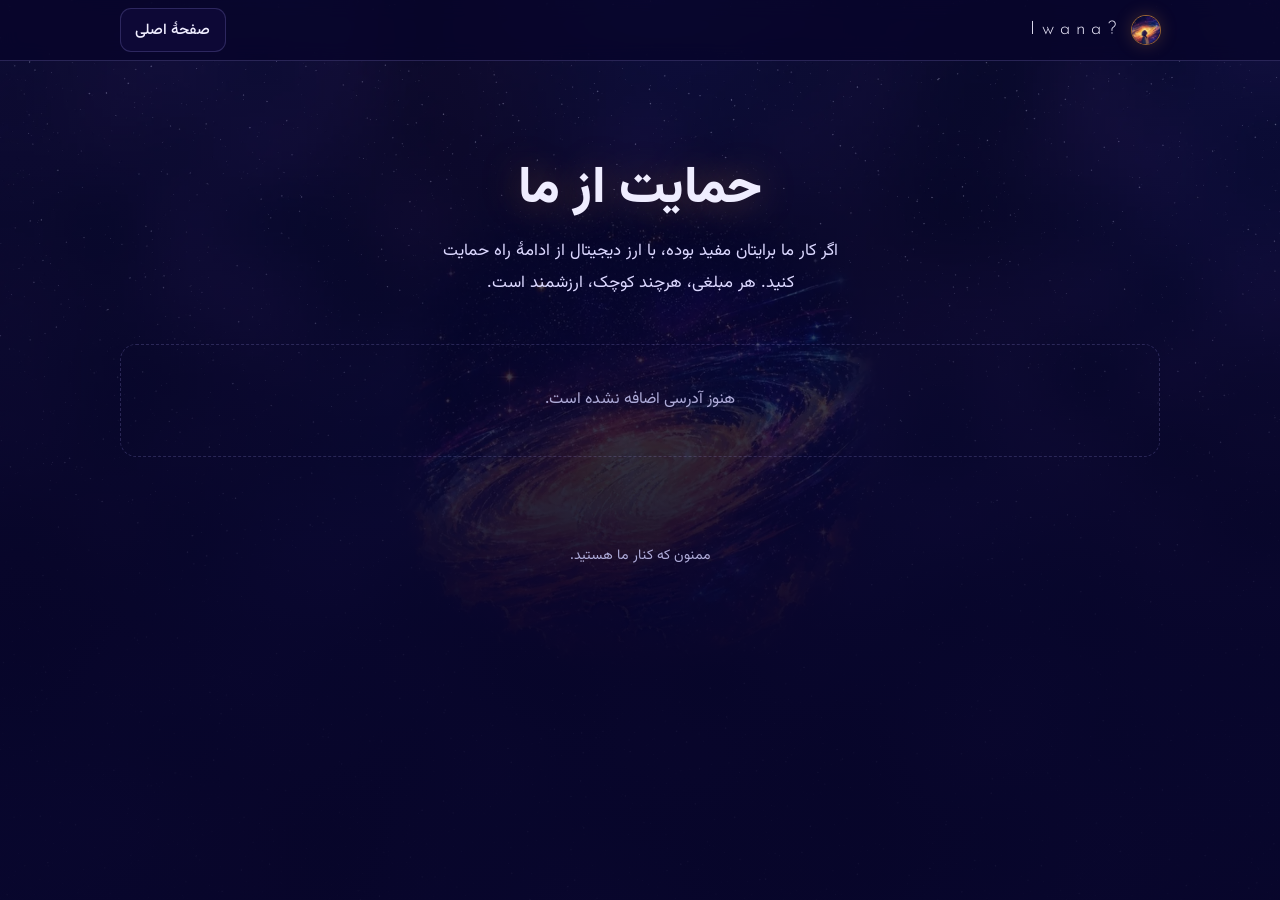
==== docs/support.html @ e0bda6ae "Add files via upload" ====
<!doctype html>
<html lang="fa" dir="rtl">
<head>
<meta charset="utf-8">
<meta name="viewport" content="width=device-width, initial-scale=1, viewport-fit=cover">
<meta name="theme-color" content="#07052a">
<link rel="icon" href="assets/favicon.png" type="image/png">
<link rel="stylesheet" href="assets/fonts/fonts.css">
<!--SEO:START-->
<title>حمایت از ما | Iwana?</title>
<meta name="description" content="از پروژه‌های اینترنت آزاد Iwana؟ با ارز دیجیتال حمایت کنید؛ آدرس کیف پول‌ها و QR یک‌جا.">
<meta name="robots" content="index,follow,max-image-preview:large">
<link rel="canonical" href="https://iwanian.github.io/website/support.html">
<meta property="og:type" content="website">
<meta property="og:site_name" content="Iwana?">
<meta property="og:locale" content="fa_IR">
<meta property="og:title" content="حمایت از ما | Iwana?">
<meta property="og:description" content="از پروژه‌های اینترنت آزاد Iwana؟ با ارز دیجیتال حمایت کنید؛ آدرس کیف پول‌ها و QR یک‌جا.">
<meta property="og:url" content="https://iwanian.github.io/website/support.html">
<meta property="og:image" content="https://iwanian.github.io/website/assets/og.jpg">
<meta property="og:image:width" content="1200">
<meta property="og:image:height" content="630">
<meta name="twitter:card" content="summary_large_image">
<meta name="twitter:title" content="حمایت از ما | Iwana?">
<meta name="twitter:description" content="از پروژه‌های اینترنت آزاد Iwana؟ با ارز دیجیتال حمایت کنید؛ آدرس کیف پول‌ها و QR یک‌جا.">
<meta name="twitter:image" content="https://iwanian.github.io/website/assets/og.jpg">
<script type="application/ld+json">{"@context": "https://schema.org", "@type": "WebPage", "name": "Iwana?", "url": "https://iwanian.github.io/website/support.html", "inLanguage": "fa", "description": "از پروژه‌های اینترنت آزاد Iwana؟ با ارز دیجیتال حمایت کنید؛ آدرس کیف پول‌ها و QR یک‌جا."}</script>
<!--SEO:END-->
<style>
:root{--void:#07052a;--panel:#0f0b3a;--panel-2:#16114d;--line:rgba(176,166,255,.2);--text:#efedff;--muted:#aeabd8;--ember:#ffa63d;--ember-ink:#2a1300;--gold:#ffd98a;--arc:#7fb2ff;--ok:#7ee0b0;
--f-body:"Vazirmatn",system-ui,"Segoe UI",Tahoma,sans-serif;--f-mark:"Josefin Sans","Helvetica Neue",Arial,sans-serif;--f-mono:"IBM Plex Mono",ui-monospace,Menlo,Consolas,monospace;color-scheme:dark}
*,*::before,*::after{box-sizing:border-box}
html{-webkit-text-size-adjust:100%;scroll-behavior:smooth}
body{margin:0;min-height:100vh;background:var(--void);color:var(--text);font:400 1rem/1.9 var(--f-body);direction:rtl;overflow-x:hidden}
body::before{content:"";position:fixed;inset:0;z-index:-1;background:linear-gradient(180deg,rgba(7,5,42,.55),rgba(7,5,42,.94) 70%),url(assets/galaxy.webp) center/cover no-repeat}
a{color:var(--arc)}
:focus-visible{outline:2px solid var(--arc);outline-offset:3px;border-radius:6px}
.wrap{width:min(1040px,100% - 32px);margin-inline:auto}
header.top{position:sticky;top:0;z-index:5;background:rgba(7,5,42,.78);backdrop-filter:blur(10px);border-bottom:1px solid var(--line)}
header.top .wrap{display:flex;align-items:center;justify-content:space-between;gap:12px;min-height:60px}
.brand{display:flex;align-items:center;gap:10px;text-decoration:none;color:var(--text)}
.brand img{width:28px;height:28px;border-radius:50%;object-fit:cover;box-shadow:0 0 0 1px rgba(255,166,61,.55),0 0 18px rgba(255,166,61,.25)}
.brand b{font:300 1.15rem/1 var(--f-mark);letter-spacing:.34em;direction:ltr;padding-left:.34em}
.back{color:var(--text);text-decoration:none;font-weight:500;font-size:.95rem;padding:.4rem .9rem;border:1px solid var(--line);border-radius:11px;background:rgba(15,11,58,.8)}
.back:hover{border-color:var(--arc)}
.hero{padding:clamp(48px,9vw,96px) 0 28px;text-align:center}
.hero h1{margin:0;font-size:clamp(2rem,6vw,3.2rem);font-weight:800;line-height:1.3;text-shadow:0 0 38px rgba(255,166,61,.35)}
.hero p{margin:.8rem auto 0;max-width:46ch;color:#dcd8ff;font-size:1.05rem}
.grid{display:grid;gap:16px;grid-template-columns:repeat(auto-fill,minmax(min(100%,320px),1fr));padding-bottom:70px}
.card{display:flex;flex-direction:column;gap:.8rem;min-width:0;padding:20px;border-radius:18px;background:rgba(15,11,58,.88);border:1px solid var(--line);box-shadow:0 10px 30px rgba(3,2,20,.45)}
.head{display:flex;align-items:center;gap:12px}
.badge{width:46px;height:46px;border-radius:50%;display:grid;place-items:center;flex:none;font:700 .8rem/1 var(--f-mark);letter-spacing:.02em;color:#10082a;background:var(--c,var(--ember));box-shadow:0 0 0 3px rgba(255,255,255,.06),0 0 24px color-mix(in srgb,var(--c,var(--ember)) 40%,transparent)}
.head h2{margin:0;font-size:1.15rem;font-weight:700;line-height:1.4}
.net{display:inline-block;margin-top:2px;font-size:.74rem;padding:.02rem .6rem;border-radius:999px;border:1px solid var(--line);color:var(--gold);background:rgba(255,166,61,.1)}
.addr{display:block;direction:ltr;text-align:left;unicode-bidi:isolate;font:400 .86rem/1.7 var(--f-mono);word-break:break-all;overflow-wrap:anywhere;padding:.7rem .85rem;border-radius:12px;background:rgba(0,0,0,.35);border:1px solid var(--line);user-select:all}
.note{margin:0;font-size:.88rem;color:var(--muted)}
.acts{display:flex;gap:8px;flex-wrap:wrap}
.btn{display:inline-flex;align-items:center;justify-content:center;gap:.4rem;min-height:42px;padding:.4rem 1.1rem;border-radius:12px;border:1px solid var(--line);background:rgba(15,11,58,.8);color:var(--text);font:500 .92rem/1.3 var(--f-body);cursor:pointer}
.btn:hover{border-color:var(--arc)}
.btn.primary{background:var(--ember);border-color:var(--ember);color:var(--ember-ink);font-weight:700}
.btn.primary:hover{background:var(--gold);border-color:var(--gold)}
.qr{display:grid;place-items:center;padding:14px;border-radius:14px;background:#fff}
.qr svg{width:min(100%,220px);height:auto;display:block}
.empty{grid-column:1/-1;text-align:center;color:var(--muted);padding:40px 16px;border:1px dashed var(--line);border-radius:16px}
footer{padding:0 0 40px;text-align:center;color:var(--muted);font-size:.88rem}
@media (prefers-reduced-motion:reduce){html{scroll-behavior:auto}}
</style>
</head>
<body>
<header class="top">
  <div class="wrap">
    <a class="brand" href="index.html" aria-label="Iwana"><img src="[data-uri]" alt="" width="28" height="28"><b>Iwana?</b></a>
    <a class="back" href="index.html">صفحهٔ اصلی</a>
  </div>
</header>
<main class="wrap">
  <section class="hero">
    <h1 id="title">حمایت از ما</h1>
    <p id="intro">اگر کار ما برایتان مفید بوده، با ارز دیجیتال از ادامهٔ راه حمایت کنید.</p>
  </section>
  <section class="grid" id="wallets" aria-label="آدرس‌های حمایت"></section>
</main>
<footer><div class="wrap">ممنون که کنار ما هستید.</div></footer>
<script src="assets/qrcode.min.js"></script>
<script>
(function(){
  'use strict';
  var COLORS = {BTC:'#f7931a', ETH:'#9db0ff', USDT:'#26a17b', USDC:'#2775ca', TRX:'#ff5a64', TON:'#3aa0ff', LTC:'#c3cad8', BNB:'#f3ba2f', SOL:'#a76bff', DOGE:'#d4b440', XMR:'#ff7a1a'};
  var DEFAULT = {title:'حمایت از ما', intro:'اگر کار ما برایتان مفید بوده، با ارز دیجیتال از ادامهٔ راه حمایت کنید. هر مبلغی، هرچند کوچک، ارزشمند است.', wallets:[]};
  var $ = function(s){ return document.querySelector(s); };
  function el(tag, attrs, kids){
    var n = document.createElement(tag);
    for (var k in (attrs || {})){ if (k === 'class') n.className = attrs[k]; else if (k === 'text') n.textContent = attrs[k]; else n.setAttribute(k, attrs[k]); }
    (kids || []).forEach(function(c){ if (c) n.appendChild(typeof c === 'string' ? document.createTextNode(c) : c); });
    return n;
  }
  function copy(text, btn){
    var done = function(){ var o = btn.textContent; btn.textContent = 'کپی شد ✓'; setTimeout(function(){ btn.textContent = o; }, 1500); };
    function fallback(){ var t = el('textarea', {'aria-hidden':'true'}); t.value = text; t.style.cssText = 'position:fixed;opacity:0;top:0'; document.body.appendChild(t); t.select(); try { document.execCommand('copy'); done(); } catch (e) {} t.remove(); }
    try { navigator.clipboard.writeText(text).then(done, fallback); } catch (e) { fallback(); }
  }
  function qrSvg(text){
    try { var q = qrcode(0, 'M'); q.addData(text); q.make(); return q.createSvgTag({cellSize:4, margin:0, scalable:true}); } catch (e) { return ''; }
  }
  function card(w){
    var sym = String(w.symbol || '').toUpperCase().slice(0, 5);
    var badge = el('span', {class:'badge', 'aria-hidden':'true', text:sym || '₿'}); badge.style.setProperty('--c', COLORS[sym] || '#ffa63d');
    var title = el('div', {}, [el('h2', {text:w.coin || sym}), w.network ? el('span', {class:'net', text:w.network}) : null]);
    var addr = el('code', {class:'addr', text:w.address});
    var copyBtn = el('button', {type:'button', class:'btn primary', text:'کپی آدرس'});
    copyBtn.addEventListener('click', function(){ copy(w.address, copyBtn); });
    var qrBox = el('div', {class:'qr', hidden:''}), qrBtn = el('button', {type:'button', class:'btn', text:'نمایش QR', 'aria-expanded':'false'});
    qrBtn.addEventListener('click', function(){
      var open = qrBox.hidden;
      if (open && !qrBox.firstChild){ var svg = qrSvg(w.address); if (svg) qrBox.innerHTML = svg; else qrBox.textContent = 'QR ساخته نشد.'; }
      qrBox.hidden = !open; qrBtn.textContent = open ? 'پنهان کردن QR' : 'نمایش QR'; qrBtn.setAttribute('aria-expanded', String(open));
    });
    return el('article', {class:'card'}, [el('div', {class:'head'}, [badge, title]), addr, w.note ? el('p', {class:'note', text:w.note}) : null, el('div', {class:'acts'}, [copyBtn, qrBtn]), qrBox]);
  }
  function render(c){
    var s = c && c.support ? c.support : DEFAULT;
    $('#title').textContent = s.title || DEFAULT.title; $('#intro').textContent = s.intro || DEFAULT.intro;
    var host = $('#wallets'); host.textContent = '';
    var list = (Array.isArray(s.wallets) ? s.wallets : []).filter(function(w){ return w && typeof w.address === 'string' && w.address.trim(); });
    if (!list.length) host.appendChild(el('p', {class:'empty', text:'هنوز آدرسی اضافه نشده است.'}));
    list.forEach(function(w){ host.appendChild(card({coin:String(w.coin || ''), symbol:String(w.symbol || ''), network:String(w.network || ''), address:String(w.address).trim().slice(0, 200), note:String(w.note || '').slice(0, 300)})); });
  }
  render(DEFAULT);
  fetch('data/content.json', {cache:'no-cache'}).then(function(r){ if (!r.ok) throw 0; return r.json(); }).then(render).catch(function(){});
})();
</script>
</body>
</html>
---- docs/assets/fonts/fonts.css ----
@font-face{font-family:"Vazirmatn";font-weight:300;font-style:normal;font-display:swap;src:url(Vazirmatn-Light.woff2) format("woff2")}
@font-face{font-family:"Vazirmatn";font-weight:400;font-style:normal;font-display:swap;src:url(Vazirmatn-Regular.woff2) format("woff2")}
@font-face{font-family:"Vazirmatn";font-weight:500;font-style:normal;font-display:swap;src:url(Vazirmatn-Medium.woff2) format("woff2")}
@font-face{font-family:"Vazirmatn";font-weight:700;font-style:normal;font-display:swap;src:url(Vazirmatn-Bold.woff2) format("woff2")}
@font-face{font-family:"Vazirmatn";font-weight:800;font-style:normal;font-display:swap;src:url(Vazirmatn-ExtraBold.woff2) format("woff2")}
@font-face{font-family:"Josefin Sans";font-weight:200;font-style:normal;font-display:swap;src:url(josefin-sans-latin-200-normal.woff2) format("woff2")}
@font-face{font-family:"Josefin Sans";font-weight:300;font-style:normal;font-display:swap;src:url(josefin-sans-latin-300-normal.woff2) format("woff2")}
@font-face{font-family:"Josefin Sans";font-weight:400;font-style:normal;font-display:swap;src:url(josefin-sans-latin-400-normal.woff2) format("woff2")}
@font-face{font-family:"IBM Plex Mono";font-weight:400;font-style:normal;font-display:swap;src:url(ibm-plex-mono-latin-400-normal.woff2) format("woff2")}
@font-face{font-family:"IBM Plex Mono";font-weight:500;font-style:normal;font-display:swap;src:url(ibm-plex-mono-latin-500-normal.woff2) format("woff2")}
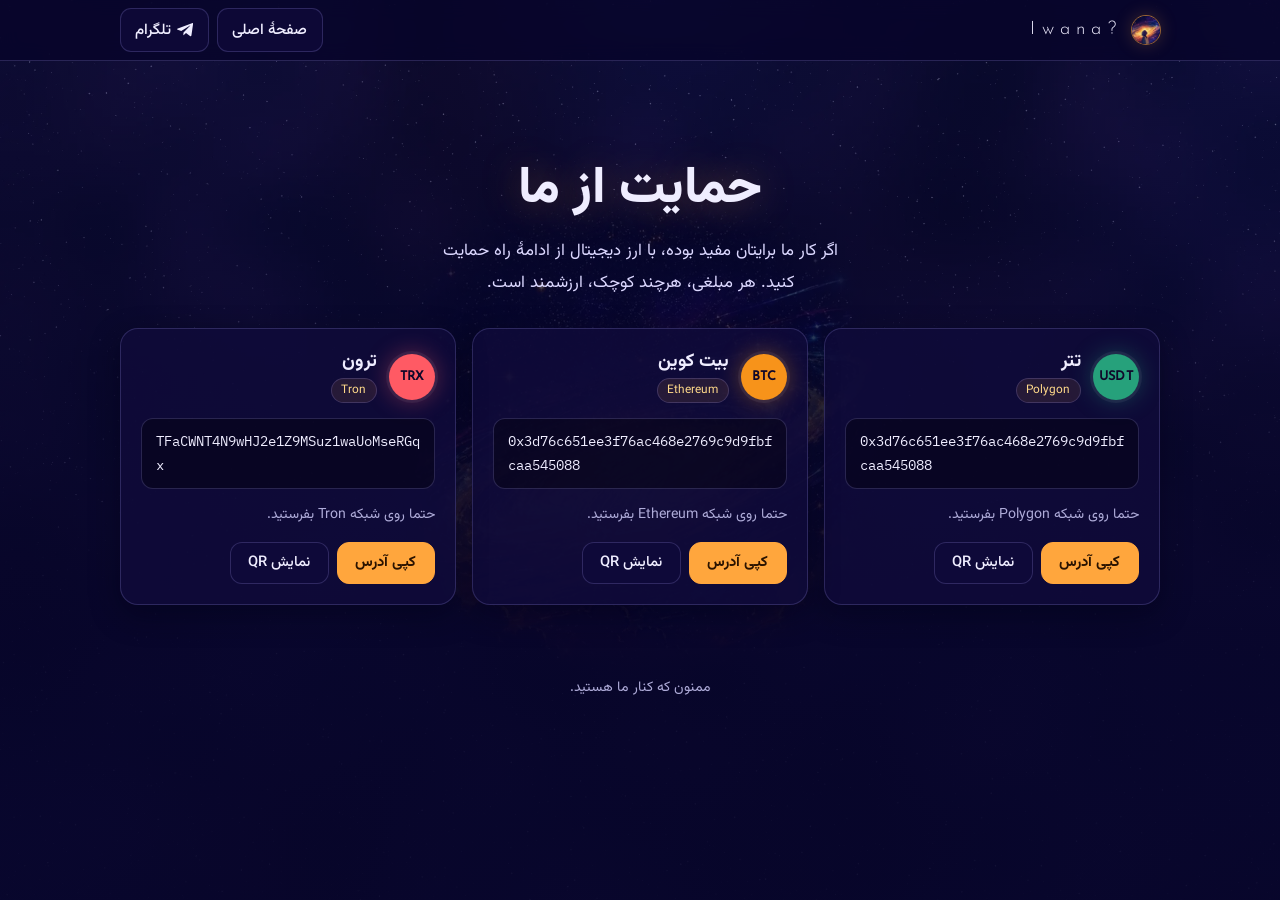
==== commit b37598cf: "Add files via upload" ====
--- a/docs/support.html
+++ b/docs/support.html
@@ -59,7 +59,7 @@
 .btn:hover{border-color:var(--arc)}
 .btn.primary{background:var(--ember);border-color:var(--ember);color:var(--ember-ink);font-weight:700}
 .btn.primary:hover{background:var(--gold);border-color:var(--gold)}
-.qr{display:grid;place-items:center;padding:14px;border-radius:14px;background:#fff}
+.tg-link{display:inline-flex;align-items:center;gap:6px}.tg-link svg{flex:none}.qr[hidden]{display:none}.qr{display:grid;place-items:center;padding:14px;border-radius:14px;background:#fff}
 .qr svg{width:min(100%,220px);height:auto;display:block}
 .empty{grid-column:1/-1;text-align:center;color:var(--muted);padding:40px 16px;border:1px dashed var(--line);border-radius:16px}
 footer{padding:0 0 40px;text-align:center;color:var(--muted);font-size:.88rem}
@@ -70,9 +70,11 @@
 <header class="top">
   <div class="wrap">
     <a class="brand" href="index.html" aria-label="Iwana"><img src="[data-uri]" alt="" width="28" height="28"><b>Iwana?</b></a>
-    <a class="back" href="index.html">صفحهٔ اصلی</a>
+    <span style="display:flex;gap:8px"><a class="back" href="index.html">صفحهٔ اصلی</a>
+    <a href="tg://resolve?domain=I_w_a_n_a" id="tgLink" class="back tg-link" aria-label="کانال تلگرام"><svg width="16" height="16" viewBox="0 0 24 24" aria-hidden="true" fill="currentColor"><path d="M9.8 15.6l-.4 4.2c.6 0 .9-.3 1.2-.6l2.9-2.7 6 4.4c1.1.6 1.9.3 2.2-1L24 3.6c.4-1.6-.6-2.2-1.6-1.8L1.3 9.9c-1.5.6-1.5 1.4-.3 1.8l5.4 1.7L19 5.5c.6-.4 1.2-.2.7.2z"/></svg><span>تلگرام</span></a></span>
   </div>
 </header>
+<script>(function(){var a=document.getElementById('tgLink');if(!a)return;a.addEventListener('click',function(e){e.preventDefault();var t=false;function h(){t=true}window.addEventListener('blur',h,{once:true});document.addEventListener('visibilitychange',h,{once:true});location.href='tg://resolve?domain=I_w_a_n_a';setTimeout(function(){if(!t&&!document.hidden)window.open('https://t.me/I_w_a_n_a','_blank','noopener')},1600)})})();</script>
 <main class="wrap">
   <section class="hero">
     <h1 id="title">حمایت از ما</h1>
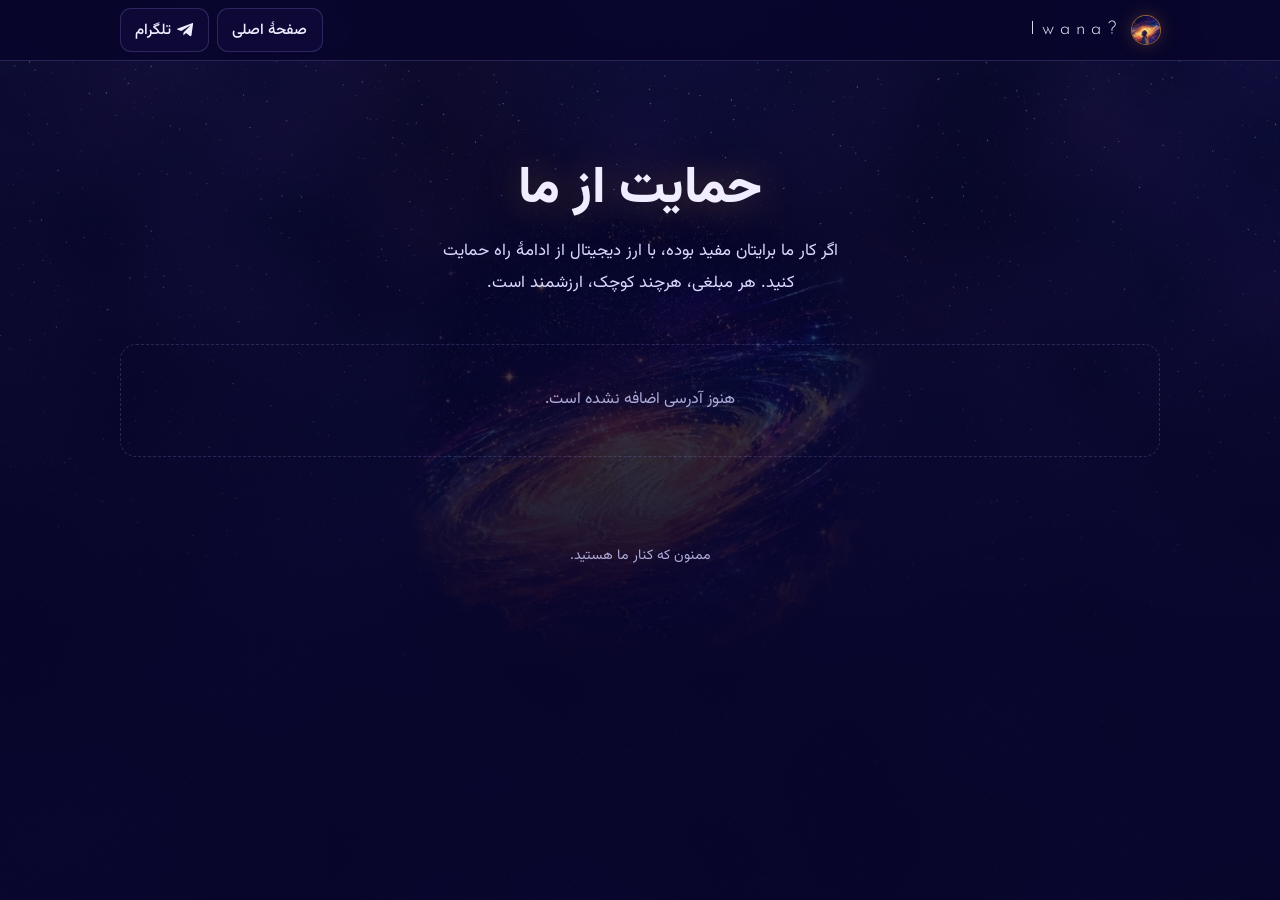
==== commit a1d7b74e: "Add files via upload" ====
--- a/docs/support.html
+++ b/docs/support.html
@@ -6,6 +6,8 @@
 <meta name="theme-color" content="#07052a">
 <link rel="icon" href="assets/favicon.png" type="image/png">
 <link rel="stylesheet" href="assets/fonts/fonts.css">
+<link rel="manifest" href="manifest.webmanifest">
+<link rel="apple-touch-icon" href="assets/apple-touch-icon.png">
 <!--SEO:START-->
 <title>حمایت از ما | Iwana?</title>
 <meta name="description" content="از پروژه‌های اینترنت آزاد Iwana؟ با ارز دیجیتال حمایت کنید؛ آدرس کیف پول‌ها و QR یک‌جا.">
